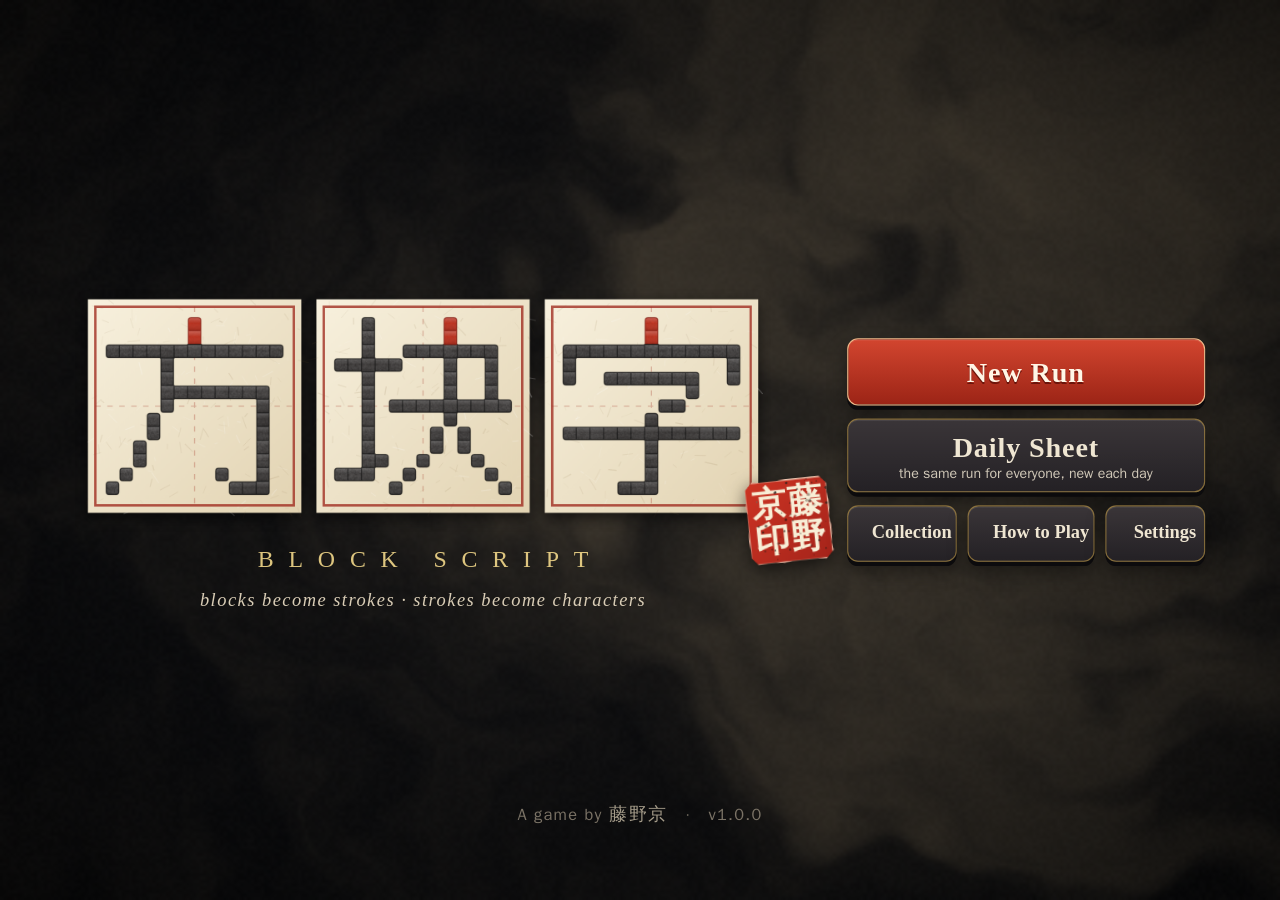
==== index.html @ e59e3e4d "竖屏适配、说明文档与截图" ====
<!DOCTYPE html>
<html lang="zh-CN">
<head>
<meta charset="utf-8">
<meta name="viewport" content="width=device-width, initial-scale=1">
<meta name="author" content="藤野京">
<title>方块字</title>
<meta http-equiv="refresh" content="0; url=./%E6%96%B9%E5%9D%97%E5%AD%97.html">
<style>html,body{height:100%;margin:0;background:#0b0b0e;color:#efe6d2;font-family:serif;display:flex;align-items:center;justify-content:center}a{color:#f3d98b}</style>
</head>
<body>
<p><a href="./%E6%96%B9%E5%9D%97%E5%AD%97.html">方块字 →</a></p>
<script>location.replace('./' + encodeURIComponent('方块字') + '.html');</script>
</body>
</html>
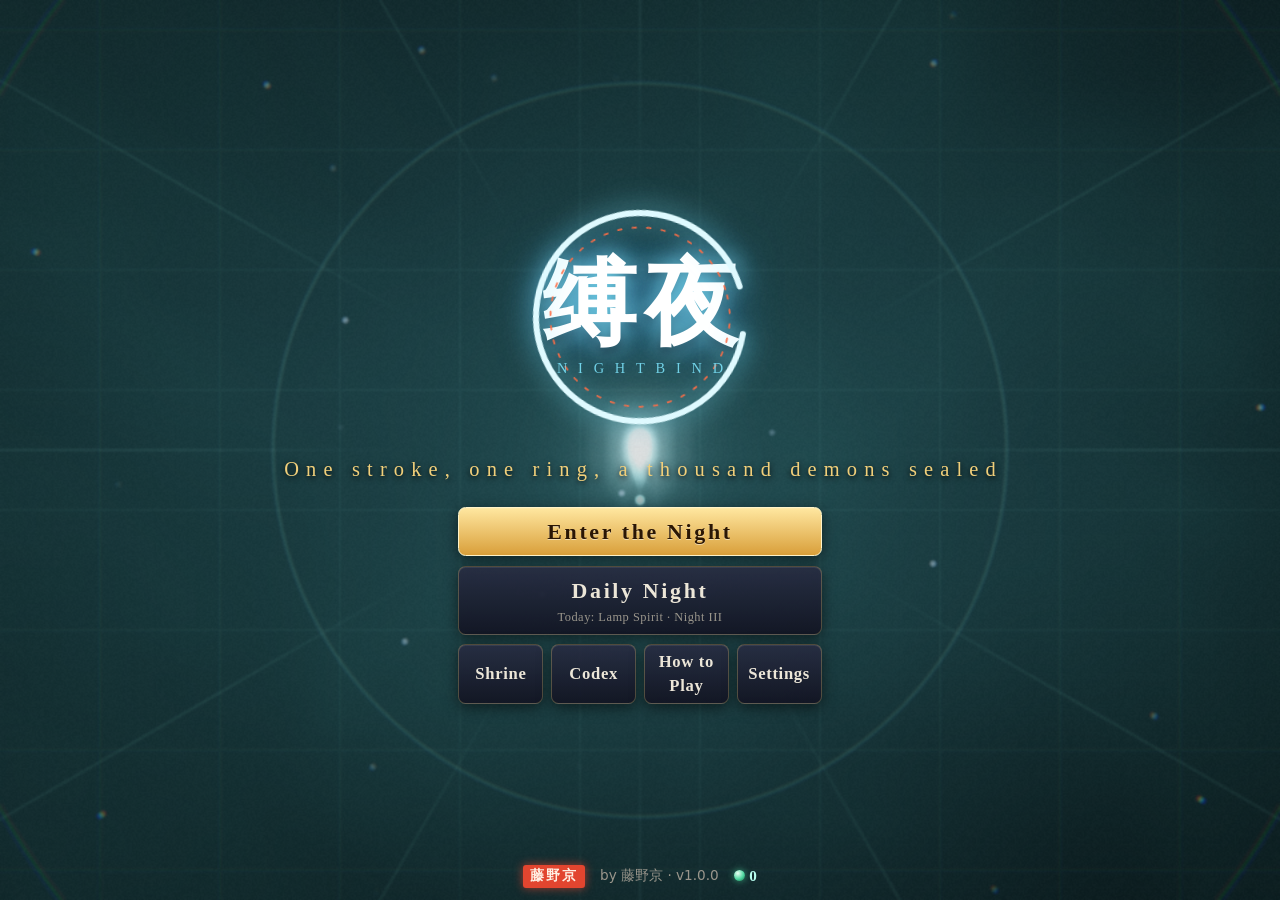
==== commit 5fe26d26: "推倒重做：《缚夜》——画圈封印百鬼的动作肉鸽（单文件，WebGL 渲染，合成音效）" ====
--- a/index.html
+++ b/index.html
@@ -4,12 +4,9 @@
 <meta charset="utf-8">
 <meta name="viewport" content="width=device-width, initial-scale=1">
 <meta name="author" content="藤野京">
-<title>方块字</title>
-<meta http-equiv="refresh" content="0; url=./%E6%96%B9%E5%9D%97%E5%AD%97.html">
-<style>html,body{height:100%;margin:0;background:#0b0b0e;color:#efe6d2;font-family:serif;display:flex;align-items:center;justify-content:center}a{color:#f3d98b}</style>
+<title>缚夜</title>
+<meta http-equiv="refresh" content="0; url=./%E7%BC%9A%E5%A4%9C.html">
+<style>body{background:#05060d;color:#ece6d8;font-family:serif;display:flex;align-items:center;justify-content:center;height:100vh;margin:0}a{color:#f1cf7a}</style>
 </head>
-<body>
-<p><a href="./%E6%96%B9%E5%9D%97%E5%AD%97.html">方块字 →</a></p>
-<script>location.replace('./' + encodeURIComponent('方块字') + '.html');</script>
-</body>
+<body><a href="./%E7%BC%9A%E5%A4%9C.html">缚夜 · 入夜</a></body>
 </html>
